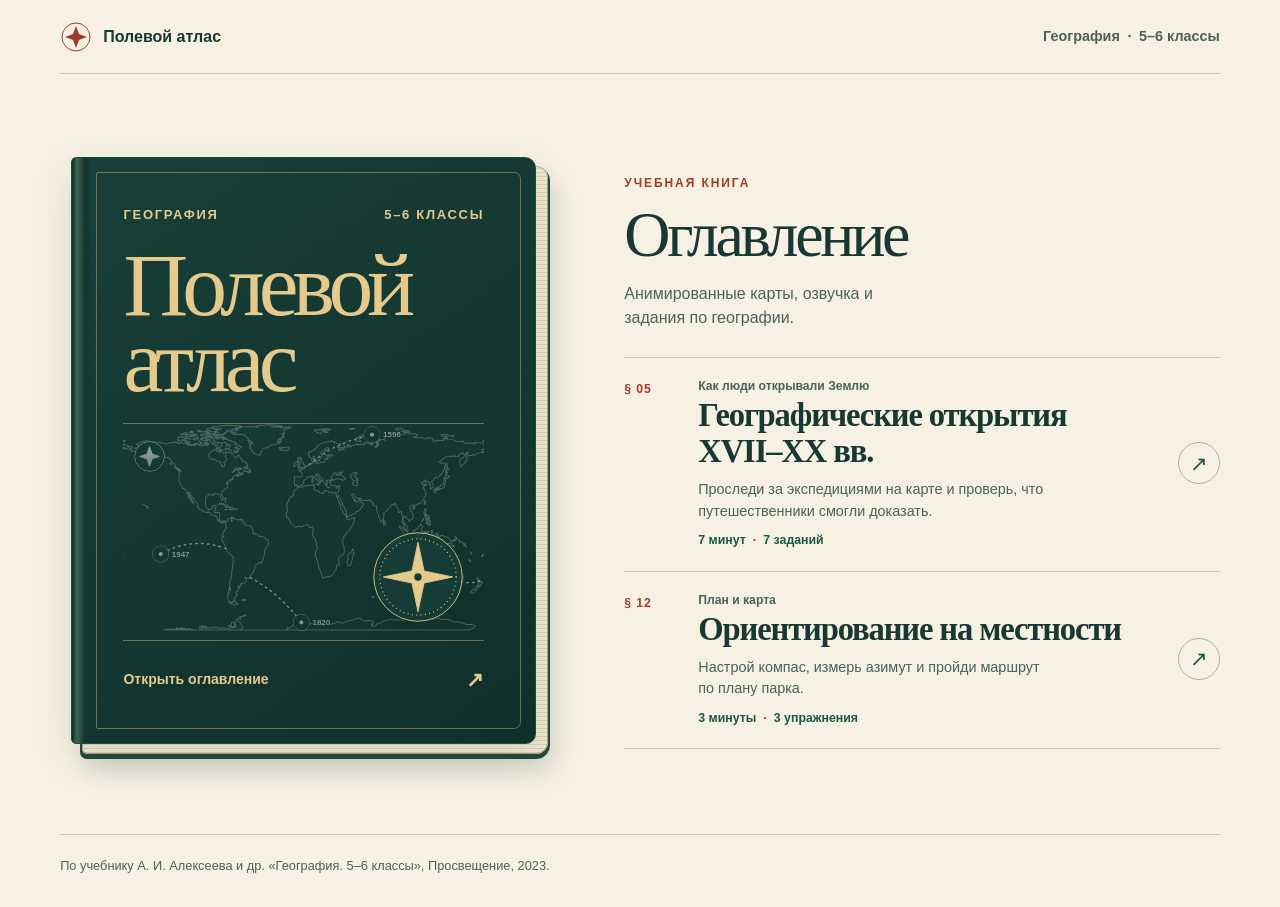
==== index.html @ 441d724c "Publish the Field Atlas for grades 5–6" ====
<!doctype html>
<html lang="ru">
<head>
  <meta charset="utf-8">
  <meta name="viewport" content="width=device-width, initial-scale=1">
  <meta name="theme-color" content="#f6f1e3">
  <meta name="description" content="Интерактивная география для 5–6 классов. Географические открытия XVII–XX вв. и ориентирование на местности.">
  <title>Полевой атлас · География для 5–6 классов</title>
  <link rel="stylesheet" href="lib/atlas.css">
  <link rel="stylesheet" href="lib/cover.css">
</head>
<body class="book-home">
  <header class="masthead book-masthead">
    <a class="brand" href="./index.html" aria-label="Полевой атлас, главная">
      <svg viewBox="0 0 32 32" width="32" height="32" aria-hidden="true">
        <circle cx="16" cy="16" r="14" fill="none" stroke="currentColor"/>
        <path d="M16 5l3 8 8 3-8 3-3 8-3-8-8-3 8-3z" fill="currentColor"/>
      </svg>
      <span>Полевой атлас</span>
    </a>
    <span class="subject">География <span>·</span> 5–6 классы</span>
  </header>

  <main class="book-desk">
    <div class="volume-wrap">
      <a class="atlas-volume" href="#contents" aria-labelledby="book-title open-label">
        <span class="volume-edition"><span>География</span><span>5–6 классы</span></span>
        <h1 id="book-title">Полевой<br>атлас</h1>
        <div class="volume-art" aria-hidden="true">
          <img src="img/explorers.svg" alt="" width="680" height="411">
          <svg class="volume-rose" viewBox="0 0 120 120">
            <circle cx="60" cy="60" r="51" fill="#153c37" stroke="currentColor" stroke-width="1"/>
            <circle cx="60" cy="60" r="44" fill="none" stroke="currentColor" stroke-dasharray="1 4" stroke-width="1.5"/>
            <path d="M60 20L67 53 100 60 67 67 60 100 53 67 20 60 53 53Z" fill="none" stroke="currentColor" stroke-width="1"/>
            <path d="M60 20L67 53 60 60 53 53Z M100 60L67 67 60 60 67 53Z M60 100L53 67 60 60 67 67Z M20 60L53 53 60 60 53 67Z" fill="currentColor"/>
            <circle cx="60" cy="60" r="5" fill="#153c37" stroke="currentColor" stroke-width="1.4"/>
          </svg>
        </div>
        <span class="volume-open" id="open-label">Открыть оглавление <span aria-hidden="true">↗</span></span>
      </a>
    </div>

    <section class="book-contents" id="contents" tabindex="-1" aria-labelledby="contents-title">
      <p class="contents-kicker">Учебная книга</p>
      <h2 id="contents-title">Оглавление</h2>
      <p class="contents-intro">Анимированные карты, озвучка и задания по географии.</p>
      <ol class="chapter-list">
        <li id="ch05">
          <article class="chapter-entry" aria-labelledby="explorers-title">
            <span class="chapter-no" aria-hidden="true">§ 05</span>
            <div class="chapter-copy">
              <p class="chapter-unit">Как люди открывали Землю</p>
              <h3 id="explorers-title">Географические открытия XVII–XX вв.</h3>
              <p class="chapter-summary">Проследи за экспедициями на карте и проверь, что путешественники смогли доказать.</p>
              <p class="chapter-time">7 минут <span>·</span> 7 заданий</p>
            </div>
            <a class="chapter-launch" href="ch05/index.html" aria-label="К уроку об открытиях">↗</a>
          </article>
        </li>
        <li id="ch12">
          <article class="chapter-entry" aria-labelledby="chapter-title">
            <span class="chapter-no" aria-hidden="true">§ 12</span>
            <div class="chapter-copy">
              <p class="chapter-unit">План и карта</p>
              <h3 id="chapter-title">Ориентирование на местности</h3>
              <p class="chapter-summary">Настрой компас, измерь азимут и пройди маршрут по плану парка.</p>
              <p class="chapter-time">3 минуты <span>·</span> 3 упражнения</p>
            </div>
            <a class="chapter-launch" href="ch12/index.html" aria-label="К уроку об ориентировании">↗</a>
          </article>
        </li>
      </ol>
    </section>
  </main>

  <footer class="book-footer">По учебнику А. И. Алексеева и др. «География. 5–6 классы», Просвещение, 2023.</footer>
</body>
</html>
---- lib/atlas.css ----
:root {
  color-scheme: light;
  --paper: #f6f1e3;
  --ink: #183833;
  --muted: #496358;
  --line: #c7cbb5;
  --green: #1b5947;
  --red: #9c3e28;
  font: 16px/1.5 "Segoe UI", Arial, sans-serif;
  background: var(--paper);
  color: var(--ink);
}

* { box-sizing: border-box; }
body { max-width: 1510px; margin: auto; padding: 0 clamp(22px, 4.7vw, 74px); }
a { color: inherit; }
a:focus-visible { outline: 3px solid var(--red); outline-offset: 5px; }
.masthead, footer { display: flex; align-items: center; justify-content: space-between; }
.masthead { min-height: 80px; gap: 15px; border-bottom: 1px solid var(--line); }
.brand { display: inline-flex; align-items: center; gap: 11px; font-weight: 760; text-decoration: none; }
.brand svg { color: var(--red); flex: none; }
.subject { color: var(--muted); font-size: .9rem; font-weight: 650; }
.subject span { color: var(--red); margin: 0 .25em; }
.eyebrow { margin: 0 0 22px; color: var(--red); font-size: .78rem; text-transform: uppercase; font-weight: 760; letter-spacing: .13em; }
.eyebrow span { display: inline-block; margin-right: 9px; padding: 4px 8px; border: 1px solid #cda28f; border-radius: 4px; letter-spacing: .08em; }
h1 { margin: 0; font: 500 clamp(34px, 4.1vw, 64px)/1.03 Georgia, serif; letter-spacing: -.047em; }
.lede { max-width: 33ch; margin: 23px 0 27px; color: var(--muted); font-size: clamp(1rem, 1.5vw, 1.22rem); }
.launch { display: inline-flex; align-items: center; gap: 31px; min-height: 54px; padding: 0 18px 0 23px; background: var(--green); color: white; text-decoration: none; border-radius: 6px; font-weight: 690; }
.launch:hover { background: #123f33; }
.launch span { font-size: 1.32rem; }
footer { padding: 21px 0 32px; color: var(--muted); font-size: .8rem; }
.sources-page { max-width: 1080px; }
.source-intro { padding: 44px 0 26px; }
.source-intro h1 { font-size: clamp(34px, 6vw, 60px); }
.source-intro .lede { max-width: 58ch; }
.source-nav { display: flex; gap: 10px 19px; flex-wrap: wrap; }
.source-nav a, .source-links a { text-decoration-color: #93a58f; text-underline-offset: 3px; }
.source-nav a:hover, .source-links a:hover { color: var(--red); }
.source-group { display: grid; grid-template-columns: minmax(145px, .4fr) minmax(0, 1fr); gap: 26px; padding: 24px 0; border-top: 1px solid var(--line); }
.source-group > h2 { margin: 0; color: var(--red); font: 550 27px/1.1 Georgia, serif; }
.source-group dl, .source-group dd { margin: 0; }
.source-group dt { font-weight: 730; }
.source-group dd { margin: 5px 0 17px; color: var(--muted); }
.source-group dd:last-child { margin-bottom: 0; }
.source-links { display: block; margin-top: 5px; font-size: .88rem; }

@media (max-width: 550px) {
  .masthead { min-height: 65px; }
  .subject { font-size: .76rem; }
  .brand { gap: 7px; font-size: .9rem; }
  .brand svg { width: 25px; height: 25px; }
  .source-group { grid-template-columns: 1fr; gap: 13px; }
}
---- lib/cover.css ----
:root {
  --jacket: #173f38;
  --jacket-dark: #102f2a;
  --gilt: #e5ca8c;
  --book-rule: #c9cbb5;
}

.book-home { max-width: 1370px; }
.book-masthead { min-height: 74px; }
.book-desk {
  display: grid;
  grid-template-columns: minmax(0, .9fr) minmax(0, 1.1fr);
  align-items: start;
  gap: clamp(38px, 6vw, 92px);
  padding: clamp(38px, 6vw, 84px) 0 clamp(40px, 5.5vw, 80px);
}
.volume-wrap {
  position: relative;
  max-width: 465px;
  width: calc(100% - 17px);
  margin: 6px auto 20px;
  isolation: isolate;
}
.volume-wrap::before {
  content: "";
  position: absolute;
  inset: 9px -12px -10px 11px;
  border-radius: 5px 12px 12px 5px;
  background: repeating-linear-gradient(0deg, #dad2ae 0 1px, #f2ead2 1px 4px);
  border: 1px solid #aea57f;
  box-shadow: 0 3px 0 2px #24483c, 5px 16px 26px #173f382b;
  z-index: -1;
}
.atlas-volume {
  position: relative;
  display: flex;
  flex-direction: column;
  padding: clamp(27px, 4vw, 47px) clamp(28px, 4vw, 52px) clamp(25px, 3.5vw, 42px);
  color: var(--gilt);
  border: 1px solid #174d42;
  border-radius: 5px 11px 10px 5px;
  background:
    linear-gradient(90deg, #092f2a 0, #3c6553 5px, #15352d 13px, transparent 19px),
    repeating-linear-gradient(75deg, #ffffff03 0 1px, transparent 1px 4px),
    linear-gradient(145deg, var(--jacket) 0%, var(--jacket-dark) 100%);
  text-decoration: none;
  transition: transform .2s ease, box-shadow .2s ease;
  box-shadow: 0 14px 38px #193a301f;
}
.atlas-volume::after {
  content: "";
  position: absolute;
  inset: 14px 14px 14px 24px;
  border: 1px solid #dfbf7773;
  border-radius: 2px 7px 7px 2px;
  pointer-events: none;
}
.atlas-volume:hover { transform: translate(-3px, -4px); box-shadow: 4px 17px 42px #193a3044; }
.volume-edition {
  display: flex;
  justify-content: space-between;
  gap: 10px;
  text-transform: uppercase;
  font: 670 clamp(10px, 1.15vw, 13px)/1.5 "Segoe UI", sans-serif;
  letter-spacing: .13em;
}
.atlas-volume h1 {
  margin: 23px 0 18px;
  font: 500 clamp(60px, 7vw, 99px)/.85 Georgia, serif;
  letter-spacing: -.066em;
}
.volume-art {
  position: relative;
  margin: 5px 0 18px;
  aspect-ratio: 680 / 411;
  overflow: hidden;
  border-block: 1px solid #e5ca8c70;
}
.volume-art img {
  display: block;
  width: 100%;
  height: 100%;
  object-fit: cover;
  filter: grayscale(1) invert(1) contrast(1.35);
  mix-blend-mode: screen;
  opacity: .68;
}
.volume-rose {
  position: absolute;
  bottom: 5%;
  right: 4%;
  width: clamp(62px, 9vw, 104px);
  color: var(--gilt);
  filter: drop-shadow(0 4px 5px #102f2a55);
}
.volume-open {
  display: flex;
  justify-content: space-between;
  align-items: center;
  gap: 10px;
  min-height: 42px;
  font-size: 14px;
  font-weight: 670;
}
.volume-open span { font-size: 21px; }

.book-contents { padding: 23px 0 0; scroll-margin-top: 22px; }
.book-contents:focus { outline: none; }
.book-contents:target h2 { color: var(--green); }
.contents-kicker {
  margin: 0 0 8px;
  color: var(--red);
  font-weight: 740;
  letter-spacing: .16em;
  text-transform: uppercase;
  font-size: .75rem;
}
.book-contents h2 { margin: 0; font: 500 clamp(39px, 5vw, 68px)/1.08 Georgia, serif; letter-spacing: -.052em; }
.contents-intro { margin: 13px 0 27px; color: var(--muted); max-width: 34ch; }
.chapter-list { list-style: none; margin: 0; padding: 0; border-bottom: 1px solid var(--book-rule); }
.chapter-list li { scroll-margin-top: 18px; border-top: 1px solid var(--book-rule); }
.chapter-list li:target { background: #e6e9d63d; }
.chapter-entry {
  position: relative;
  display: grid;
  grid-template-columns: 51px minmax(0, 1fr) 42px;
  align-items: start;
  gap: clamp(11px, 2vw, 23px);
  padding: 19px 0 21px;
}
.chapter-launch:hover { background: var(--green); color: #fff; border-color: var(--green); }
.chapter-no {
  padding-top: 3px;
  color: var(--red);
  font-size: .76rem;
  font-weight: 760;
  letter-spacing: .075em;
  white-space: nowrap;
}
.chapter-unit { margin: 0 0 3px; color: var(--muted); font-size: .76rem; font-weight: 650; }
.chapter-entry h3 { margin: 0; font: 550 clamp(21px, 2.55vw, 35px)/1.1 Georgia, serif; letter-spacing: -.035em; }
.chapter-summary { margin: 9px 0 0; color: var(--muted); max-width: 45ch; font-size: .9rem; }
.chapter-time { margin: 9px 0 0; color: var(--green); font-size: .77rem; font-weight: 680; }
.chapter-time span { padding-inline: .3em; color: var(--red); }
.chapter-launch {
  display: grid;
  place-items: center;
  align-self: center;
  width: 42px;
  height: 42px;
  border: 1px solid #aab69f;
  color: var(--green);
  text-decoration: none;
  border-radius: 50%;
  font-size: 21px;
}
.chapter-launch::before { content: ""; position: absolute; inset: 0; }
.book-footer { border-top: 1px solid var(--book-rule); }

@media (max-width: 760px) {
  .book-desk { grid-template-columns: 1fr; gap: 20px; padding-top: 34px; }
  .volume-wrap { max-width: 370px; }
  .atlas-volume h1 { font-size: clamp(48px, 14.5vw, 82px); }
  .book-contents { padding-top: 12px; }
}
@media (max-width: 390px) {
  .chapter-entry { grid-template-columns: 37px minmax(0, 1fr) 36px; }
  .chapter-launch { width: 36px; height: 36px; }
  .atlas-volume::after { inset: 11px 11px 11px 19px; }
}
@media (prefers-reduced-motion: reduce) {
  .atlas-volume { transition: none; }
  .atlas-volume:hover { transform: none; }
}
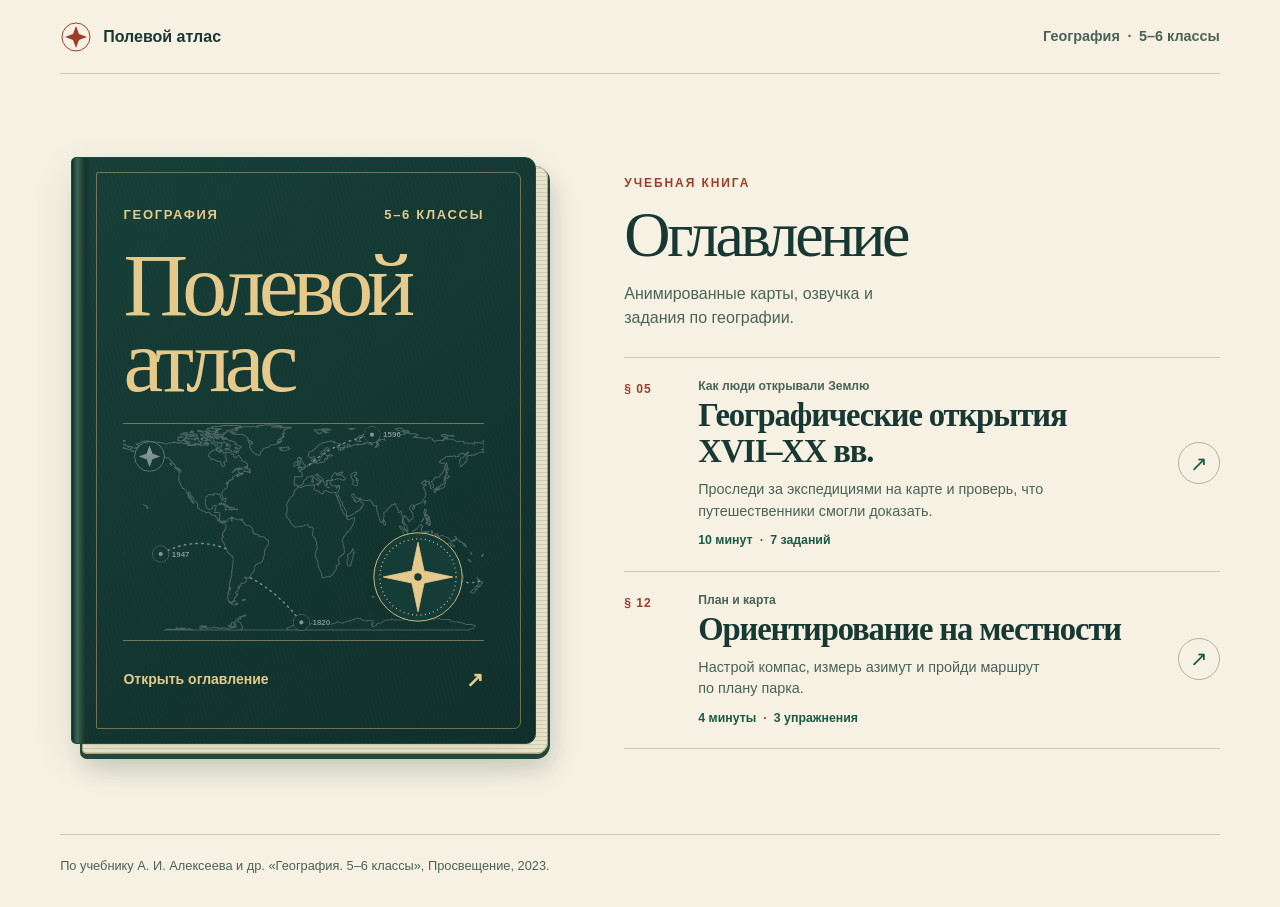
==== commit afa82015: "Narrate both chapters with Svetlana" ====
--- a/index.html
+++ b/index.html
@@ -52,7 +52,7 @@
               <p class="chapter-unit">Как люди открывали Землю</p>
               <h3 id="explorers-title">Географические открытия XVII–XX вв.</h3>
               <p class="chapter-summary">Проследи за экспедициями на карте и проверь, что путешественники смогли доказать.</p>
-              <p class="chapter-time">7 минут <span>·</span> 7 заданий</p>
+              <p class="chapter-time">10 минут <span>·</span> 7 заданий</p>
             </div>
             <a class="chapter-launch" href="ch05/index.html" aria-label="К уроку об открытиях">↗</a>
           </article>
@@ -64,7 +64,7 @@
               <p class="chapter-unit">План и карта</p>
               <h3 id="chapter-title">Ориентирование на местности</h3>
               <p class="chapter-summary">Настрой компас, измерь азимут и пройди маршрут по плану парка.</p>
-              <p class="chapter-time">3 минуты <span>·</span> 3 упражнения</p>
+              <p class="chapter-time">4 минуты <span>·</span> 3 упражнения</p>
             </div>
             <a class="chapter-launch" href="ch12/index.html" aria-label="К уроку об ориентировании">↗</a>
           </article>
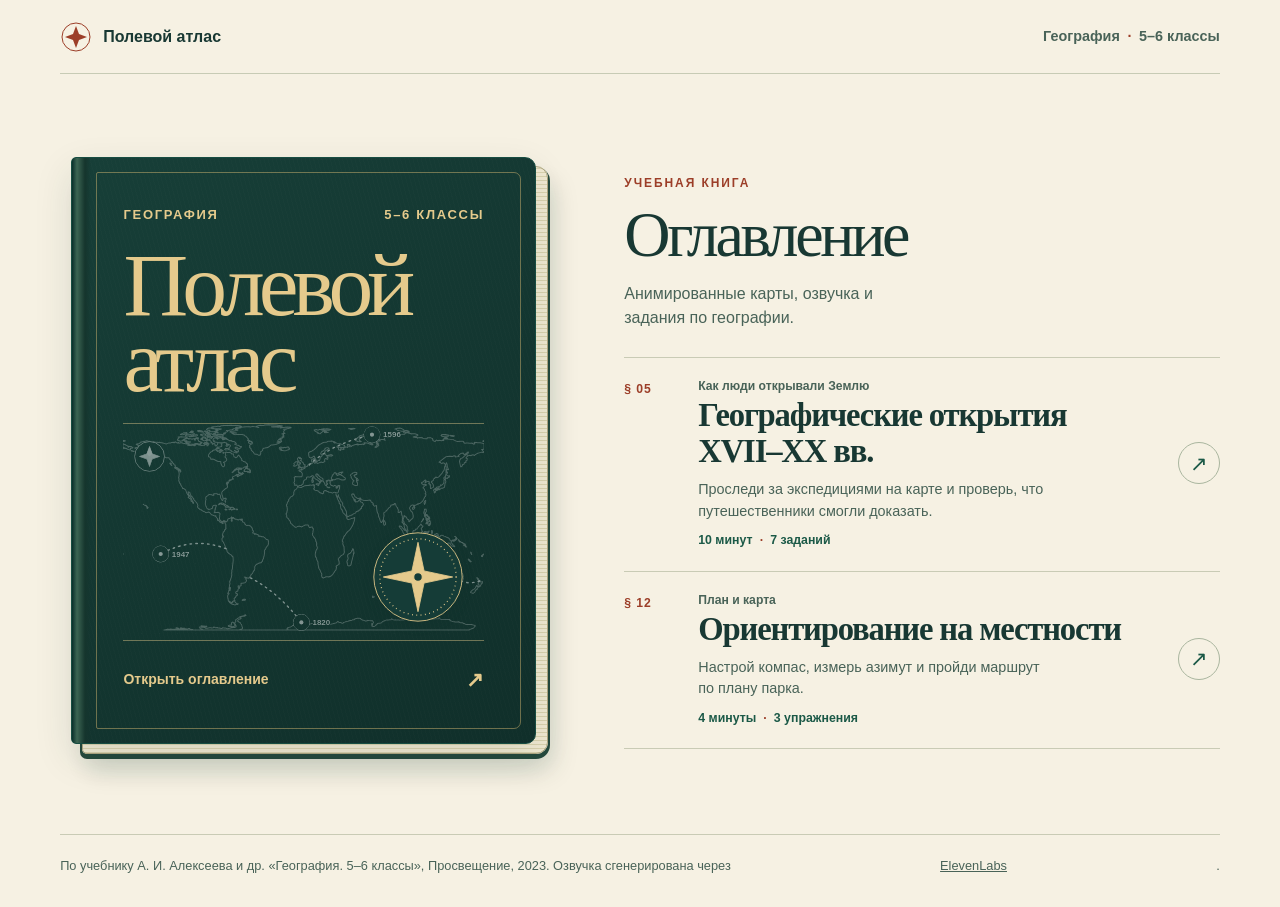
==== commit 22b22fcb: "Narrate both geography lessons with ElevenLabs" ====
--- a/index.html
+++ b/index.html
@@ -73,6 +73,6 @@
     </section>
   </main>
 
-  <footer class="book-footer">По учебнику А. И. Алексеева и др. «География. 5–6 классы», Просвещение, 2023.</footer>
+  <footer class="book-footer">По учебнику А. И. Алексеева и др. «География. 5–6 классы», Просвещение, 2023. Озвучка сгенерирована через <a href="https://elevenlabs.io/">ElevenLabs</a>.</footer>
 </body>
 </html>
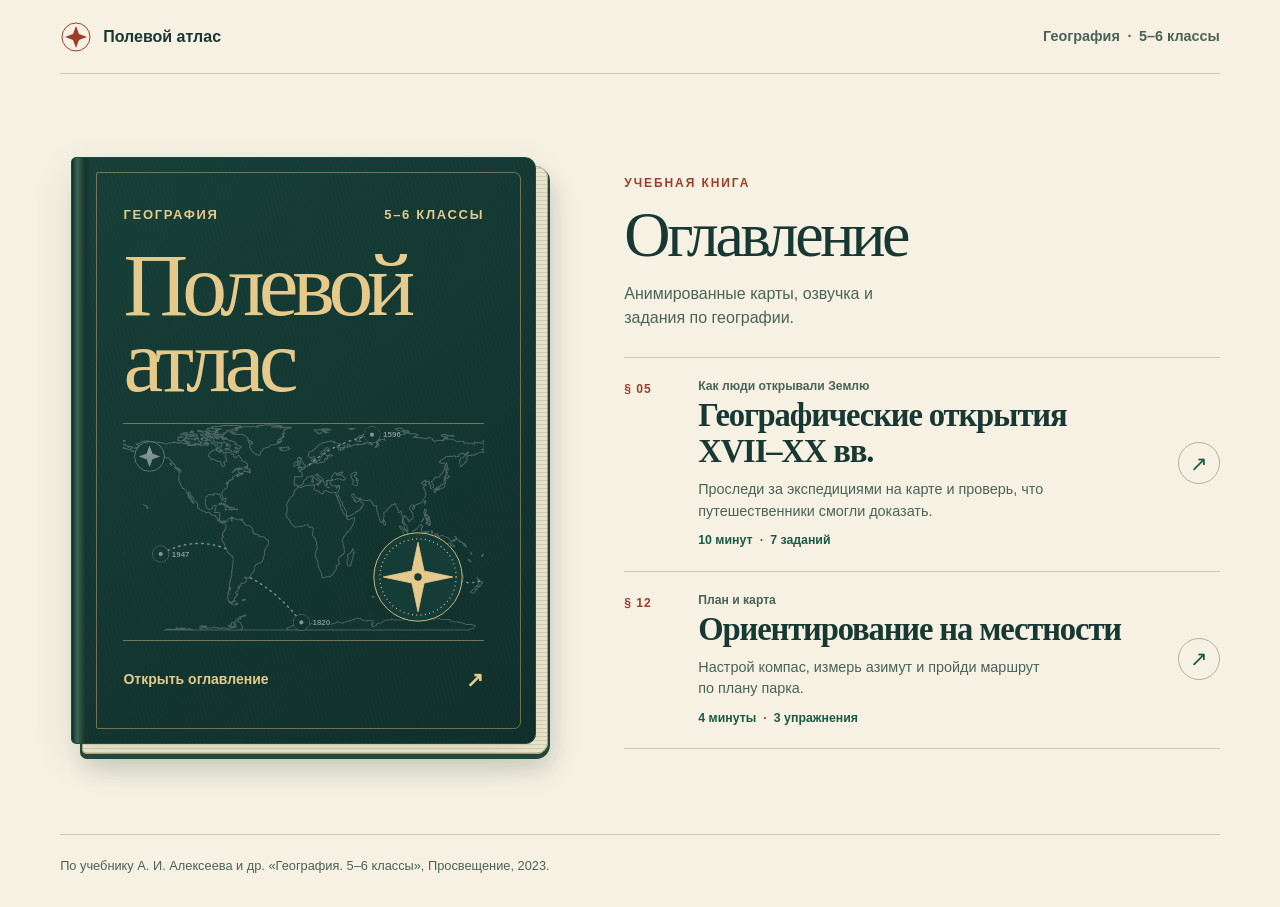
==== commit 5a2eeaa2: "Remove narration service attribution from atlas pages" ====
--- a/index.html
+++ b/index.html
@@ -73,6 +73,6 @@
     </section>
   </main>
 
-  <footer class="book-footer">По учебнику А. И. Алексеева и др. «География. 5–6 классы», Просвещение, 2023. Озвучка сгенерирована через <a href="https://elevenlabs.io/">ElevenLabs</a>.</footer>
+  <footer class="book-footer">По учебнику А. И. Алексеева и др. «География. 5–6 классы», Просвещение, 2023.</footer>
 </body>
 </html>
